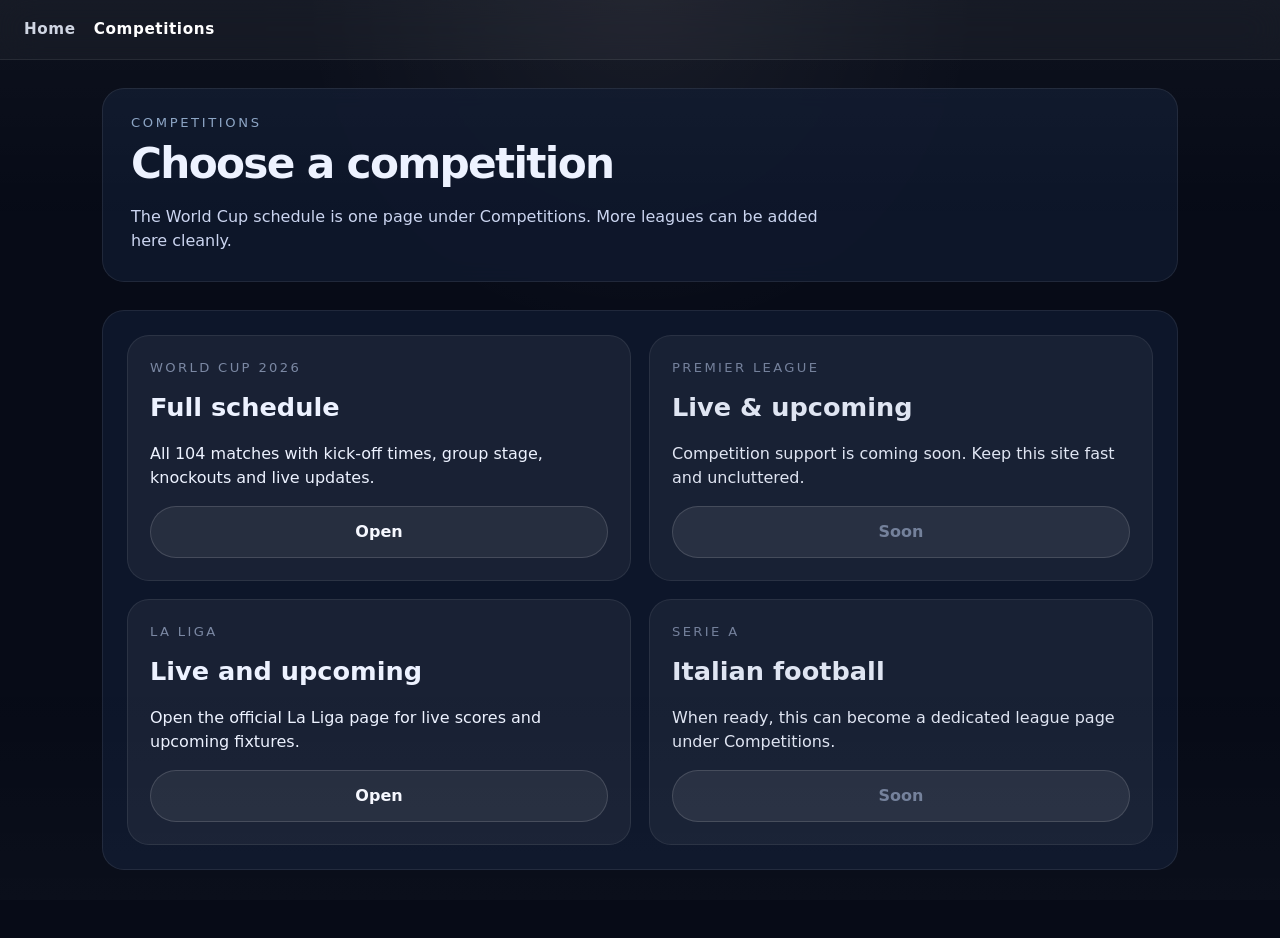
==== competitions.html @ 15cd7370 "Add La Liga competition page and Scorr-style match row layout" ====
﻿<!DOCTYPE html>
<html lang="en">
<head>
<meta charset="UTF-8">
<meta name="viewport" content="width=device-width, initial-scale=1.0">
<title>Competitions — Sports Live</title>
<meta name="description" content="Browse football competitions and open the World Cup schedule.">
<link rel="stylesheet" href="style.css">
</head>
<body data-page="competitions">
<nav class="site-nav">
  <a class="nav-link" href="index.html">Home</a>
  <a class="nav-link active" href="competitions.html">Competitions</a>
</nav>
<div class="page">
  <header class="hero hero-compact">
    <div>
      <p class="eyebrow">Competitions</p>
      <h1>Choose a competition</h1>
      <p class="hero-copy">The World Cup schedule is one page under Competitions. More leagues can be added here cleanly.</p>
    </div>
  </header>

  <section class="section">
    <div class="comp-grid">
      <article class="competition-card">
        <div>
          <p class="comp-label">World Cup 2026</p>
          <h2>Full schedule</h2>
          <p>All 104 matches with kick-off times, group stage, knockouts and live updates.</p>
        </div>
        <a class="comp-button" href="worldcup.html">Open</a>
      </article>
      <article class="competition-card coming-soon">
        <div>
          <p class="comp-label">Premier League</p>
          <h2>Live & upcoming</h2>
          <p>Competition support is coming soon. Keep this site fast and uncluttered.</p>
        </div>
        <span class="comp-button inactive">Soon</span>
      </article>
      <article class="competition-card">
        <div>
          <p class="comp-label">La Liga</p>
          <h2>Live and upcoming</h2>
          <p>Open the official La Liga page for live scores and upcoming fixtures.</p>
        </div>
        <a class="comp-button" href="laliga.html">Open</a>
      </article>
      <article class="competition-card coming-soon">
        <div>
          <p class="comp-label">Serie A</p>
          <h2>Italian football</h2>
          <p>When ready, this can become a dedicated league page under Competitions.</p>
        </div>
        <span class="comp-button inactive">Soon</span>
      </article>
    </div>
  </section>
</div>
</body>
</html>
---- style.css ----
﻿:root {
  color-scheme: dark;
  color: #edf2ff;
  background: #070b17;
  font-family: Inter, ui-sans-serif, system-ui, -apple-system, BlinkMacSystemFont, sans-serif;
  font-size: 16px;
  line-height: 1.5;
}
* {
  box-sizing: border-box;
}
html {
  scroll-behavior: smooth;
}
body {
  margin: 0;
  min-height: 100vh;
  background: radial-gradient(circle at top, rgba(255,255,255,0.05), transparent 30%), #070b17;
  color: #edf2ff;
}
body::after {
  content: '';
  position: fixed;
  inset: 0;
  pointer-events: none;
  background: linear-gradient(180deg, rgba(255,255,255,0.03), transparent 25%, transparent 75%, rgba(255,255,255,0.02));
}
.page {
  position: relative;
  max-width: 1120px;
  margin: 0 auto;
  padding: 28px 22px 40px;
}
.site-nav {
  display: flex;
  gap: 18px;
  padding: 18px 24px;
  background: rgba(255,255,255,0.04);
  border-bottom: 1px solid rgba(255,255,255,0.08);
  position: sticky;
  top: 0;
  z-index: 20;
  backdrop-filter: blur(18px);
}
.nav-link {
  color: #cfd5e2;
  text-decoration: none;
  font-size: 0.95rem;
  font-weight: 700;
  letter-spacing: 0.04em;
}
.nav-link.active {
  color: #ffffff;
}
.hero {
  display: grid;
  grid-template-columns: 1fr auto;
  gap: 24px;
  align-items: start;
  margin-bottom: 28px;
  padding: 28px 28px 32px;
  border: 1px solid rgba(255,255,255,0.08);
  border-radius: 22px;
  background: rgba(15,24,45,0.88);
  backdrop-filter: blur(10px);
}
.hero-compact {
  padding: 24px 28px 28px;
}
.eyebrow {
  margin: 0 0 10px;
  color: #8ca5c5;
  letter-spacing: 0.2em;
  text-transform: uppercase;
  font-size: 0.82rem;
}
h1 {
  margin: 0;
  font-size: clamp(2.1rem, 3.3vw, 3.4rem);
  line-height: 1.05;
  letter-spacing: -0.04em;
}
.hero-copy,
.panel-copy {
  margin: 18px 0 0;
  max-width: 720px;
  color: #cbd5f0;
}
.hero-panel {
  display: grid;
  gap: 18px;
  justify-content: end;
  text-align: right;
}
.panel-label {
  margin: 0;
  text-transform: uppercase;
  letter-spacing: 0.2em;
  font-size: 0.82rem;
  color: #7b88a3;
}
.hero-actions {
  display: flex;
  flex-wrap: wrap;
  gap: 12px;
  justify-content: flex-end;
}
.button,
.comp-button {
  display: inline-flex;
  align-items: center;
  justify-content: center;
  padding: 13px 18px;
  border-radius: 999px;
  border: 1px solid rgba(255,255,255,0.14);
  background: rgba(255,255,255,0.06);
  color: #f6f8ff;
  text-decoration: none;
  font-weight: 700;
  transition: background 0.2s, transform 0.2s;
}
.button:hover,
.comp-button:hover {
  background: rgba(255,255,255,0.14);
  transform: translateY(-1px);
}
.button-secondary {
  border-color: rgba(111,140,255,0.26);
}
.section {
  margin-bottom: 28px;
  padding: 24px;
  border-radius: 22px;
  background: rgba(15,24,45,0.92);
  border: 1px solid rgba(255,255,255,0.08);
}
.section-header {
  display: flex;
  flex-wrap: wrap;
  align-items: center;
  justify-content: space-between;
  gap: 16px;
  margin-bottom: 20px;
}
.section-label {
  margin: 0;
  color: #7d8ba6;
  text-transform: uppercase;
  letter-spacing: 0.2em;
  font-size: 0.78rem;
}
.section h2 {
  margin: 4px 0 0;
  font-size: clamp(1.35rem, 2vw, 1.85rem);
}
.refresh-button {
  border: 1px solid rgba(255,255,255,0.16);
  background: rgba(255,255,255,0.04);
  color: #f8fbff;
  padding: 12px 18px;
  border-radius: 999px;
  cursor: pointer;
  transition: background 0.2s, transform 0.2s;
}
.refresh-button:hover {
  background: rgba(255,255,255,0.08);
  transform: translateY(-1px);
}
.overview-grid {
  display: grid;
  grid-template-columns: repeat(3, minmax(0, 1fr));
  gap: 14px;
}
.overview-card {
  padding: 20px;
  border-radius: 18px;
  background: rgba(255,255,255,0.04);
  border: 1px solid rgba(255,255,255,0.1);
}
.overview-card span {
  display: block;
  color: #9db2d5;
  font-size: 0.86rem;
  margin-bottom: 8px;
}
.overview-card strong {
  display: block;
  font-size: 2rem;
  color: #ffffff;
}
.match-list {
  display: grid;
  gap: 12px;
}
.match-card {
  display: grid;
  gap: 14px;
  padding: 18px 20px;
  border-radius: 18px;
  background: rgba(255,255,255,0.04);
  border: 1px solid rgba(255,255,255,0.08);
  transition: background 0.2s, transform 0.2s;
}
.match-row {
  grid-template-columns: minmax(0, 1.2fr) auto minmax(170px, 1fr);
  align-items: center;
}
.match-row:hover {
  background: rgba(111,140,255,0.08);
  transform: translateY(-1px);
}
.match-row.live {
  border-color: rgba(46,204,113,0.28);
  background: rgba(46,204,113,0.08);
}
.match-row.scheduled {
  background: rgba(111,140,255,0.08);
}
.match-row.finished {
  opacity: 0.94;
}
.match-side {
  display: grid;
  gap: 6px;
}
.match-state {
  display: inline-flex;
  align-items: center;
  justify-content: center;
  padding: 4px 10px;
  border-radius: 999px;
  font-size: 0.78rem;
  font-weight: 700;
  letter-spacing: 0.08em;
  text-transform: uppercase;
  color: #cbd5f0;
  background: rgba(255,255,255,0.06);
  width: fit-content;
}
.match-row.live .match-state {
  background: rgba(46,204,113,0.18);
  color: #dbf7e2;
}
.match-row.scheduled .match-state {
  background: rgba(111,140,255,0.18);
  color: #dfe9ff;
}
.match-row.finished .match-state {
  background: rgba(255,255,255,0.08);
  color: #b8c1e1;
}
.match-side .team-name {
  color: #f8fbff;
  font-weight: 700;
  font-size: 0.98rem;
}
.match-side .team-name.away {
  color: #b4c0e3;
}
.match-score {
  min-width: 60px;
  text-align: center;
  font-size: 1.35rem;
  font-weight: 800;
  color: #ffffff;
  padding: 10px 0;
}
.match-meta {
  display: grid;
  gap: 6px;
  color: #9db2d5;
  font-size: 0.92rem;
}
.match-meta span {
  display: inline-flex;
  align-items: center;
  gap: 6px;
}
.match-time {
  display: inline-flex;
  align-items: center;
  gap: 6px;
  color: #c8d4f3;
  font-size: 0.9rem;
}
.match-time::before {
  content: '⏱';
  display: inline-block;
  line-height: 1;
}
.match-status {
  display: inline-flex;
  align-items: center;
  padding: 5px 10px;
  border-radius: 999px;
  background: rgba(111,140,255,0.14);
  color: #d7e1ff;
  font-size: 0.92rem;
  font-weight: 700;
}
.match-venue {
  color: #8fa0c5;
}
.empty-state {
  margin: 0;
  color: #8f9db8;
  padding: 28px 0;
}
.footer-copy {
  margin: 0;
  color: #9db2d5;
}
.footer-copy a {
  color: #a0c8ff;
  text-decoration: none;
}
.footer-copy a:hover {
  text-decoration: underline;
}
.comp-grid {
  display: grid;
  grid-template-columns: repeat(2, minmax(0, 1fr));
  gap: 18px;
}
.competition-card {
  display: flex;
  flex-direction: column;
  justify-content: space-between;
  min-height: 180px;
  padding: 22px;
  border-radius: 22px;
  background: rgba(255,255,255,0.05);
  border: 1px solid rgba(255,255,255,0.08);
}
.competition-card h2 {
  margin: 10px 0 10px;
}
.comp-label {
  margin: 0;
  color: #7b88a3;
  font-size: 0.82rem;
  text-transform: uppercase;
  letter-spacing: 0.18em;
}
.comp-button.inactive {
  background: rgba(255,255,255,0.08);
  color: #7b88a3;
  cursor: default;
}
.coming-soon {
  opacity: 0.94;
}
.page-grid {
  display: grid;
  grid-template-columns: minmax(0, 1.6fr) minmax(280px, 0.9fr);
  gap: 24px;
}
.side-panel {
  display: grid;
  gap: 18px;
}
.info-list {
  margin: 18px 0 0;
  padding-left: 1.2rem;
  color: #c8d4f3;
}
.info-list li {
  margin-bottom: 10px;
}
.section-panel {
  padding-bottom: 20px;
}
@media (max-width: 900px) {
  .site-nav {
    padding: 14px 16px;
  }
  .comp-grid,
  .overview-grid,
  .page-grid {
    grid-template-columns: 1fr;
  }
  .hero,
  .hero-compact {
    grid-template-columns: 1fr;
    padding: 20px;
  }
  .hero-panel {
    text-align: left;
    justify-content: start;
  }
  .match-card {
    grid-template-columns: 1fr;
  }
}
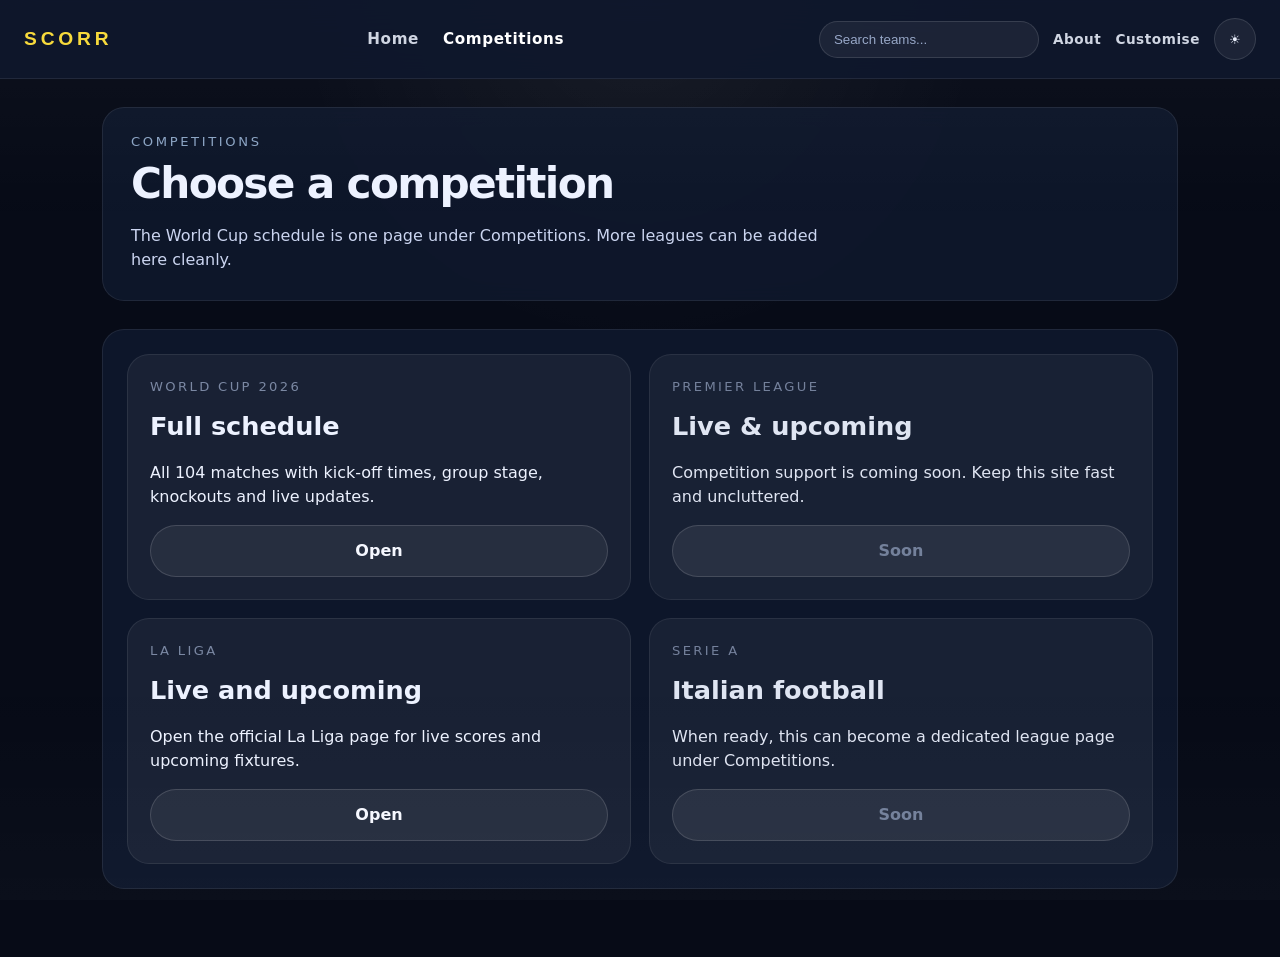
==== commit cb2f816a: "Update site header and page navigation styling" ====
--- a/competitions.html
+++ b/competitions.html
@@ -8,10 +8,21 @@
 <link rel="stylesheet" href="style.css">
 </head>
 <body data-page="competitions">
-<nav class="site-nav">
-  <a class="nav-link" href="index.html">Home</a>
-  <a class="nav-link active" href="competitions.html">Competitions</a>
-</nav>
+<header class="site-header">
+  <a class="brand" href="index.html">SCORR</a>
+  <nav class="header-nav">
+    <a class="nav-link" href="index.html">Home</a>
+    <a class="nav-link active" href="competitions.html">Competitions</a>
+  </nav>
+  <div class="header-right">
+    <div class="search-wrapper">
+      <input class="search-input" type="search" placeholder="Search teams..." aria-label="Search teams">
+    </div>
+    <a class="nav-link small" href="#">About</a>
+    <a class="nav-link small" href="#">Customise</a>
+    <button class="theme-toggle" type="button" aria-label="Toggle theme">☀</button>
+  </div>
+</header>
 <div class="page">
   <header class="hero hero-compact">
     <div>
--- a/style.css
+++ b/style.css
@@ -31,17 +31,78 @@
   margin: 0 auto;
   padding: 28px 22px 40px;
 }
-.site-nav {
-  display: flex;
-  gap: 18px;
+.site-header {
+  display: grid;
+  align-items: center;
+  grid-template-columns: minmax(0, auto) minmax(0, 1fr) auto;
+  gap: 22px;
   padding: 18px 24px;
-  background: rgba(255,255,255,0.04);
+  background: rgba(15,24,45,0.9);
   border-bottom: 1px solid rgba(255,255,255,0.08);
   position: sticky;
   top: 0;
-  z-index: 20;
+  z-index: 30;
   backdrop-filter: blur(18px);
 }
+.brand {
+  color: #f7da3c;
+  font-family: 'Inter', sans-serif;
+  font-size: 1.2rem;
+  font-weight: 800;
+  letter-spacing: 0.2em;
+  text-decoration: none;
+}
+.header-nav {
+  display: flex;
+  gap: 24px;
+  flex-wrap: wrap;
+  justify-content: center;
+}
+.header-right {
+  display: flex;
+  align-items: center;
+  gap: 14px;
+  justify-content: flex-end;
+}
+.search-wrapper {
+  position: relative;
+}
+.search-input {
+  min-width: 220px;
+  padding: 10px 14px;
+  border-radius: 999px;
+  border: 1px solid rgba(255,255,255,0.12);
+  background: rgba(255,255,255,0.06);
+  color: #edf2ff;
+}
+.search-input::placeholder {
+  color: #97a7c7;
+}
+.header-nav .nav-link,
+.header-right .nav-link {
+  color: #cfd5e2;
+}
+.header-nav .nav-link.active,
+.header-right .nav-link.active {
+  color: #ffffff;
+}
+.nav-link.small {
+  font-size: 0.85rem;
+  font-weight: 600;
+}
+.theme-toggle {
+  display: inline-flex;
+  align-items: center;
+  justify-content: center;
+  width: 42px;
+  height: 42px;
+  border-radius: 999px;
+  border: 1px solid rgba(255,255,255,0.12);
+  background: rgba(255,255,255,0.06);
+  color: #edf2ff;
+  cursor: pointer;
+}
+
 .nav-link {
   color: #cfd5e2;
   text-decoration: none;
